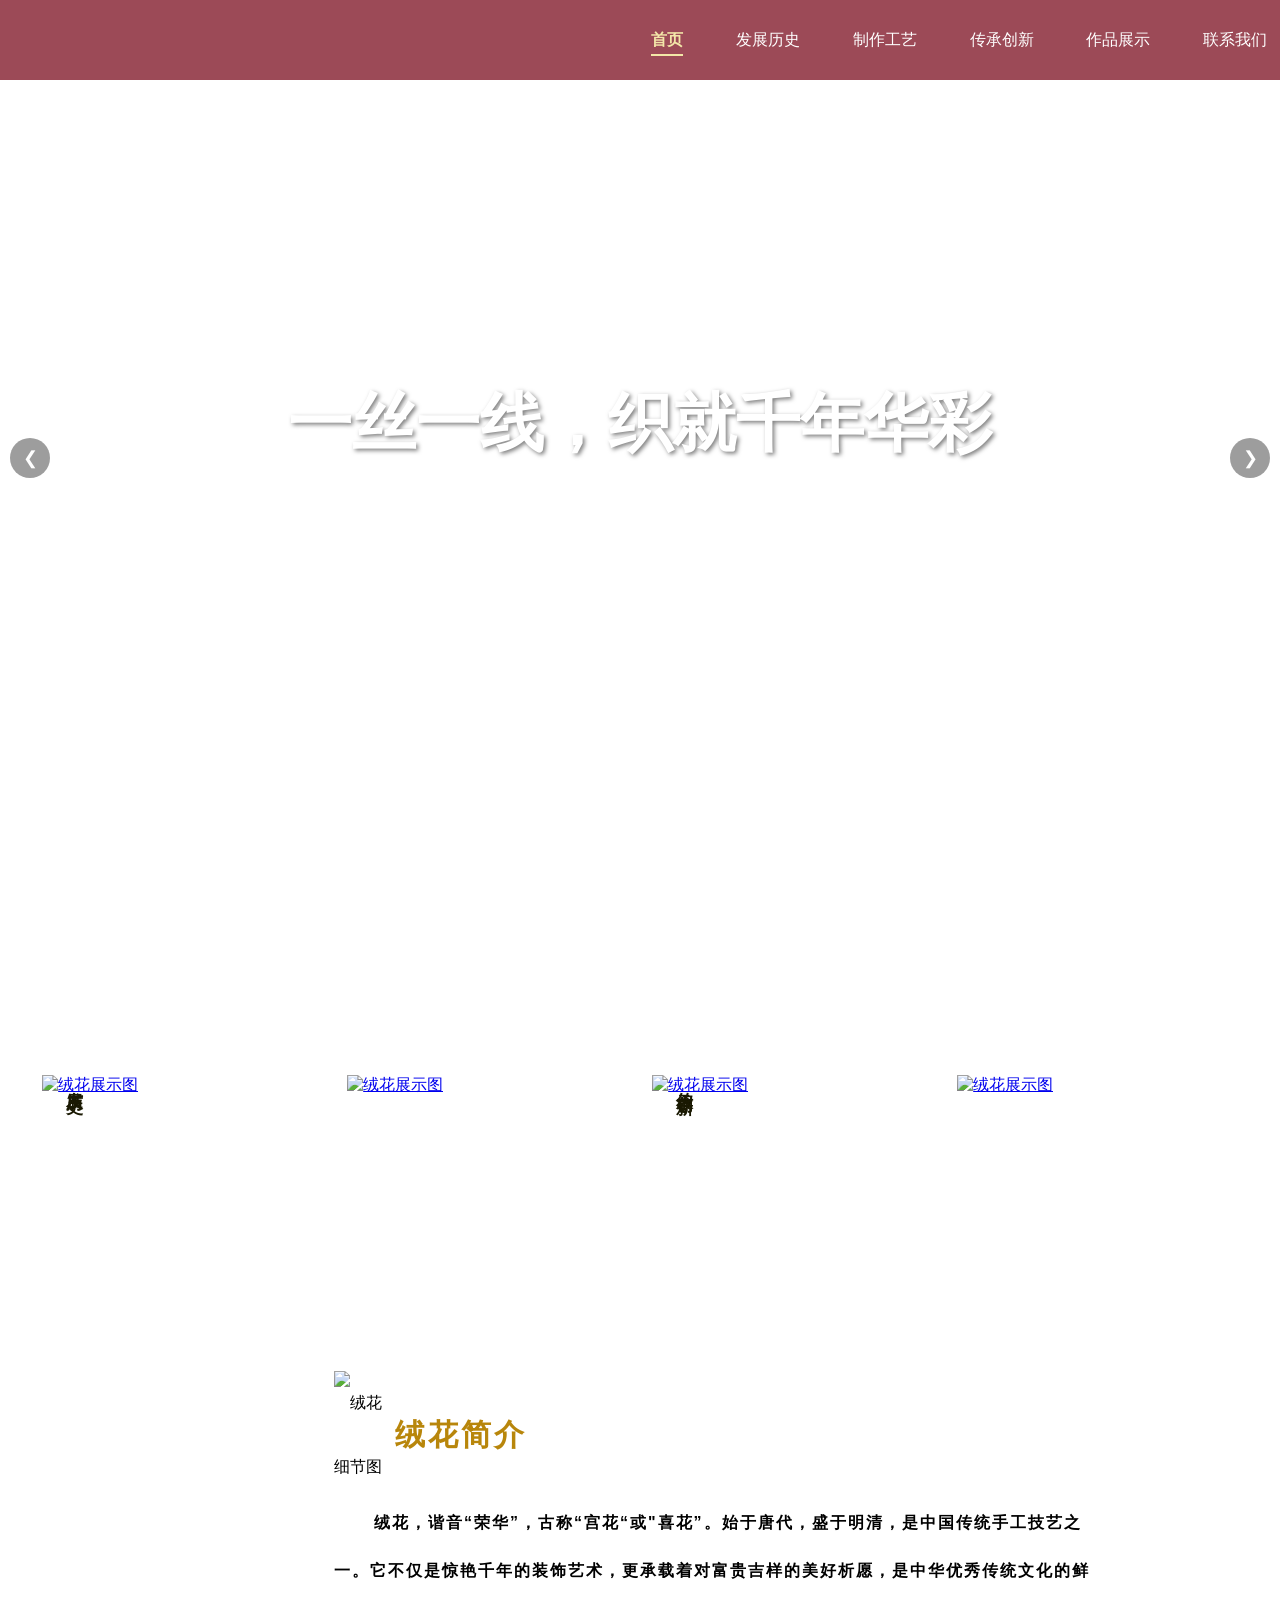
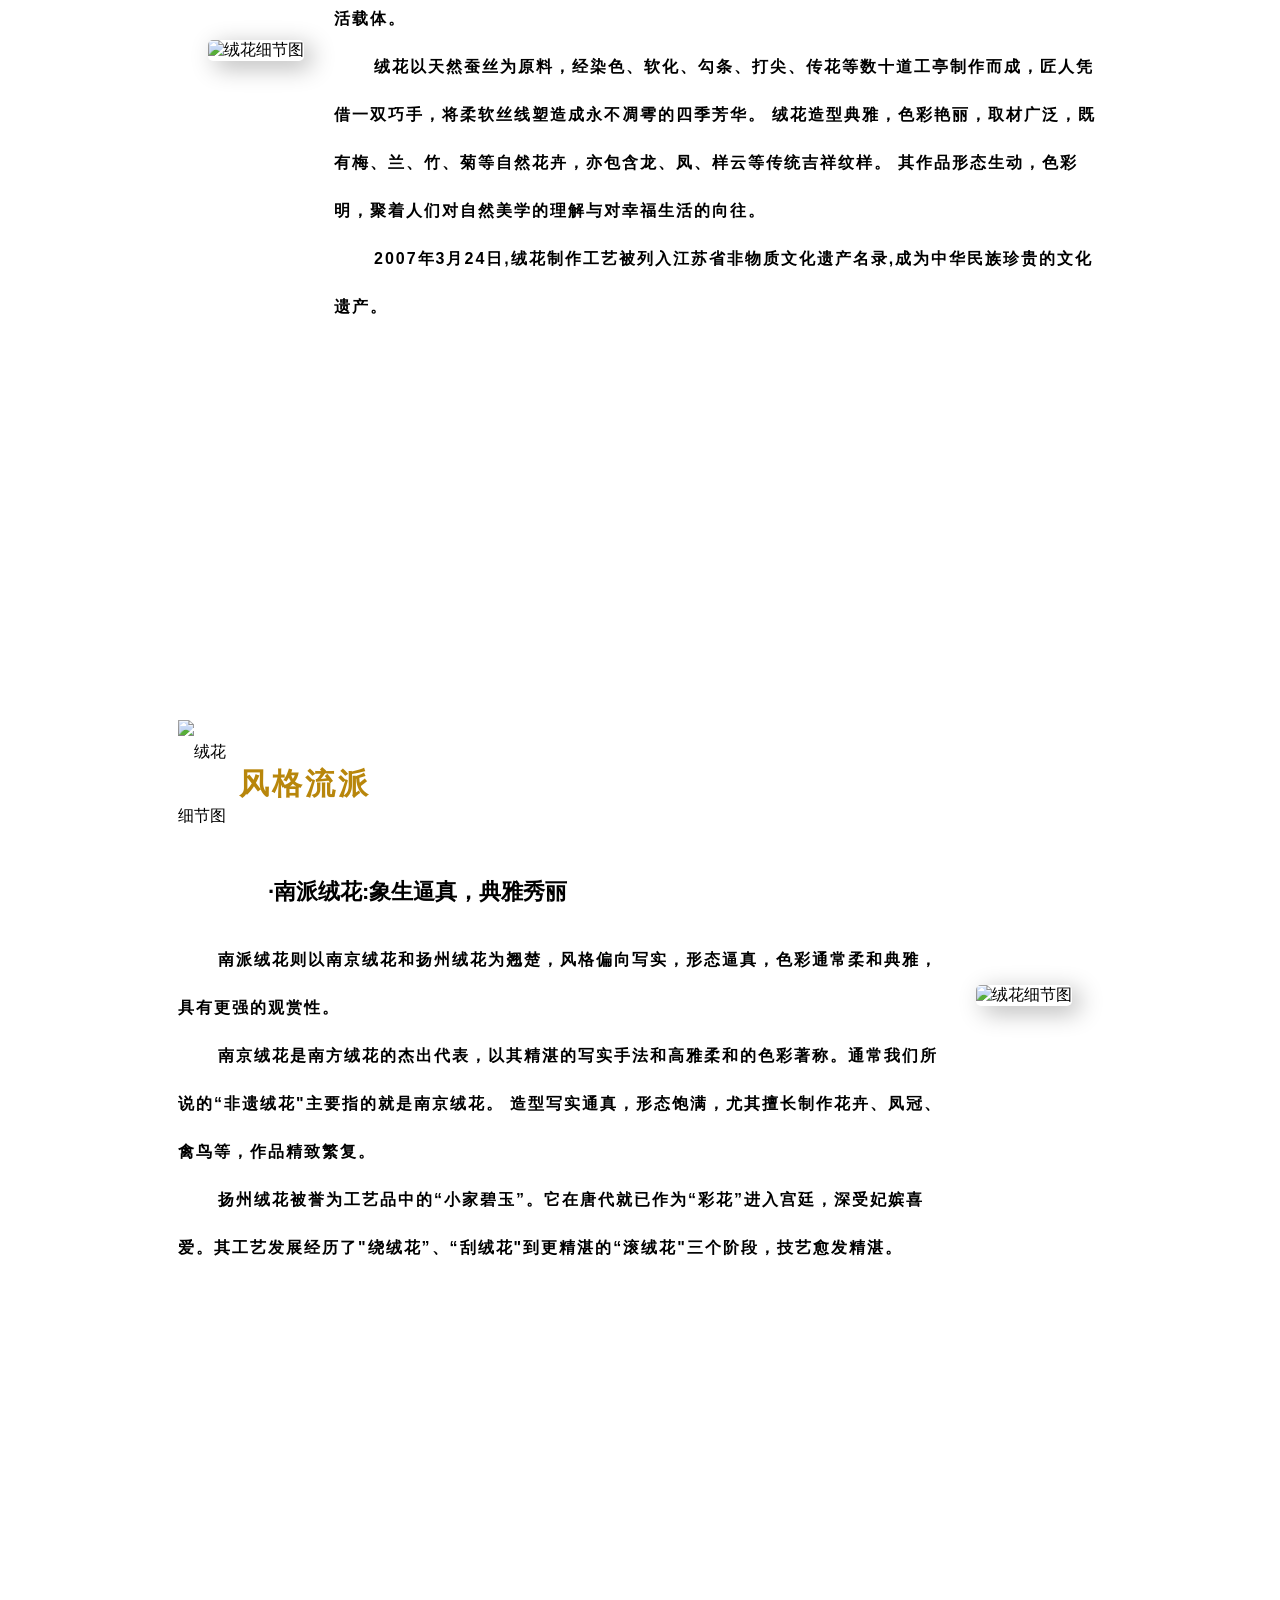
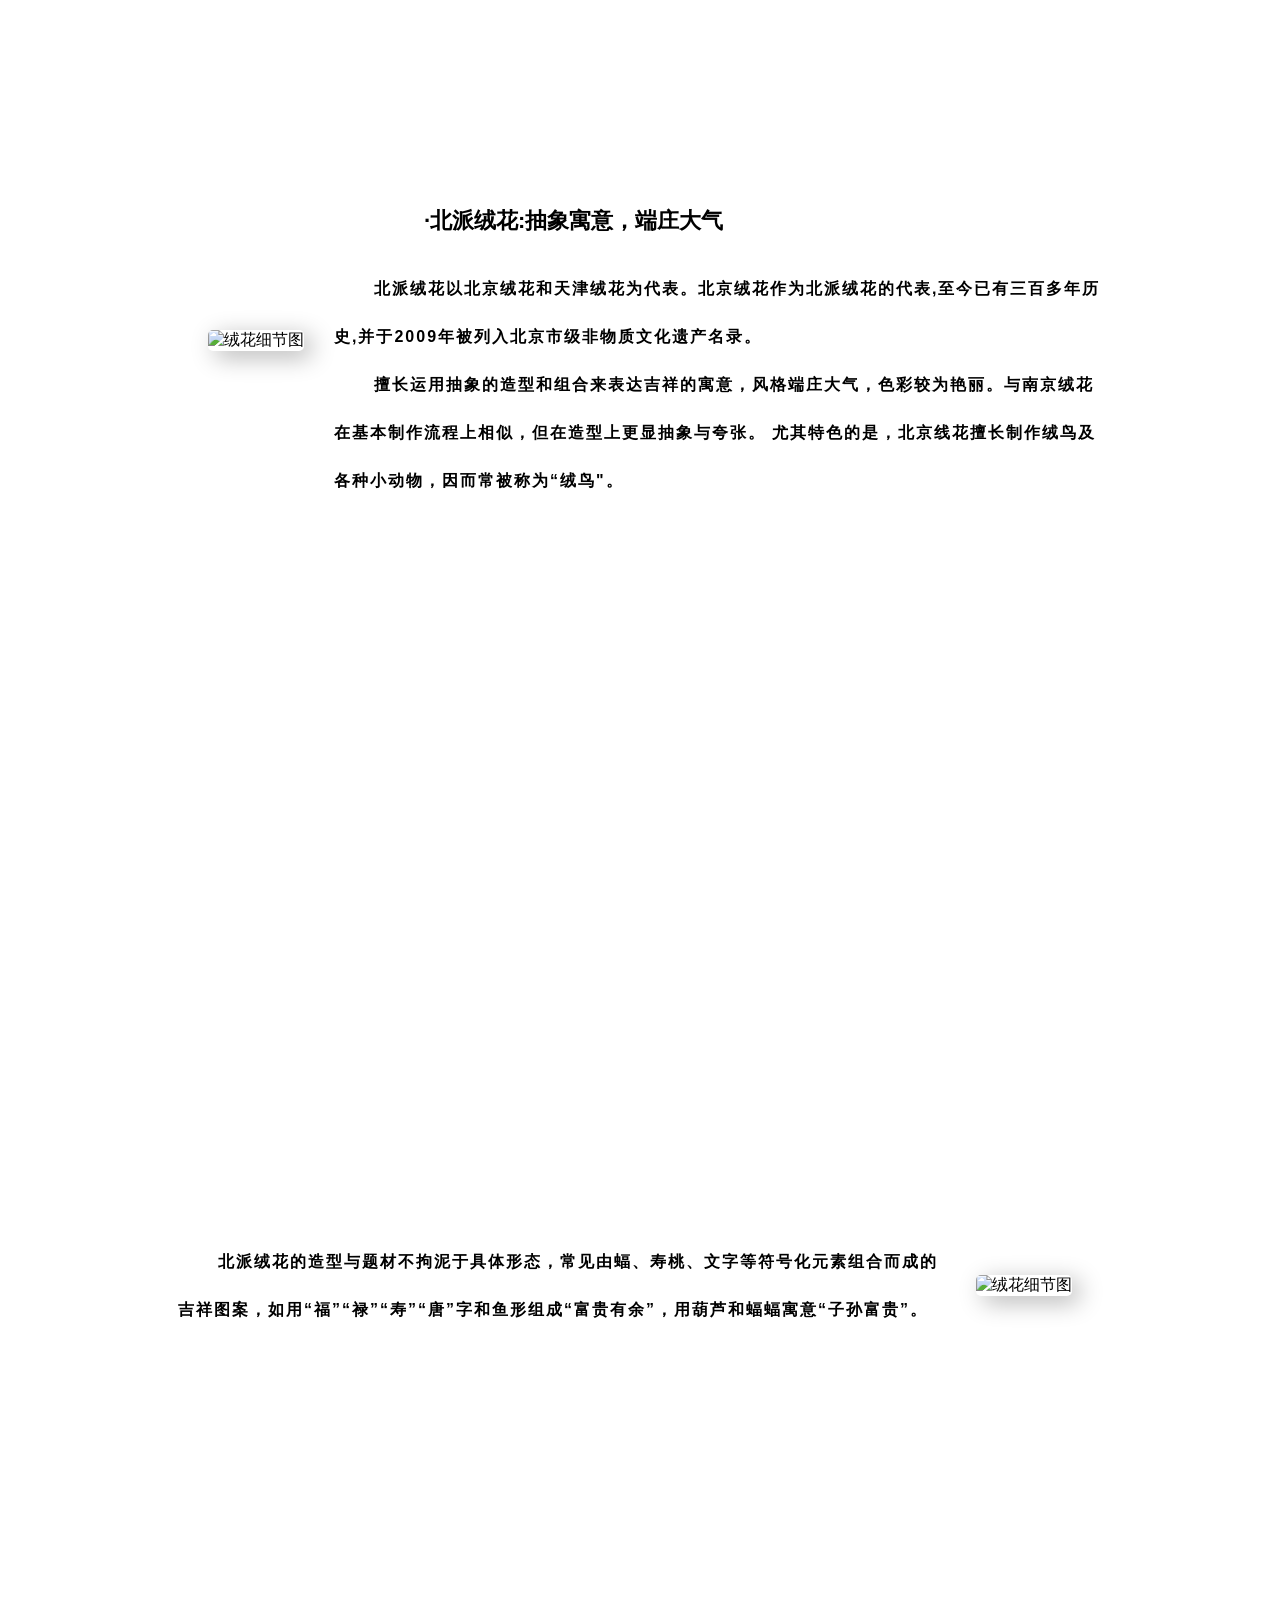
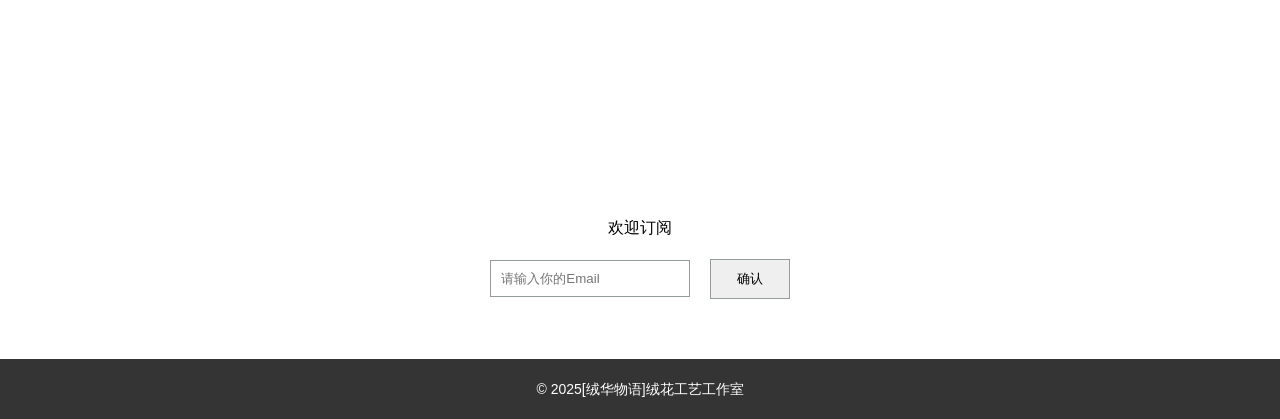
==== index.html @ 32f39d1b "绒华物语静态网站源码上传" ====
<!DOCTYPE html>
<html lang="zh-Hans">
<head>
    <meta charset="UTF-8">
    <meta name="viewport" content="width=device-width, initial-scale=1.0">
    <title>绒华物语——指尖绽放的非遗奇迹</title>
    <link rel="stylesheet" href="style.css">
</head>
<body>
     <header>
        <button class="menu">&#9776;</button>
        <h1>绒华物语</h1>
       
        <nav>
            <ul>
                <li class="active"><a href="index.html">首页</a></li>
                <li><a href="history.html">发展历史</a></li>
                <li><a href="Manufacturing process.html">制作工艺</a></li>
                <li><a href="Innovation.html">传承创新</a></li>
                <li><a href="Works display.html">作品展示</a></li>
                <li><a href="Contact.html">联系我们</a></li>
            </ul>
        </nav>
    </header>
    
    <main>
        <section class="news">
            <h1>一丝一线，织就千年华彩</h1>
            
            <p><a href="#">开始探索</a></p>
        </section>

<!-- 1 -->
<!-- 首页轮播图区域 -->
<section class="slider">
  <!-- 幻灯片容器：承载所有图片 -->
  <div class="slides">
    <div class="slide"><img src="images/3.jpg" class="clone"></div>
    <div class="slide"><img src="images/2.jpg" alt="轮播图1"></div>
    <div class="slide"><img src="images/4.png" alt="轮播图2"></div>
    <div class="slide"><img src="images/3.jpg" alt="轮播图3"></div>
     <div class="slide"><img src="images/2.jpg" class="clone"></div>
  </div>

  <!-- 左右切换按钮 -->
  <button class="prev">❮</button>
  <button class="next">❯</button>

  <!-- 分页指示器（小圆点） -->
  <div class="dots">
    <span class="dot active"></span>
    <span class="dot"></span>
    <span class="dot"></span>
  </div>

  <!-- 文字覆盖层（可选） -->
  <div class="content">
    <h1>一丝一线，织就千年华彩</h1>
    <p><a href="#explore">开始探索</a></p>
  </div>
</section>
<!-- 1 -->

<section id="explore">
<section class="home-page-content">
    
        <div>
            <a href="history.html" class="clickable-img">
            <img src="images/发展历史.png" alt="绒花展示图">
            </a>
            <div class="item">
            <h2>发展历史</h2>
        </div>
        </div>
        <div>
            <a href="Manufacturing process.html" class="clickable-img">
            <img src="images/制作工艺.jpg" alt="绒花展示图">
            </a>
             <div class="item">
            <h3>制作工艺</h3>
        </div>
        </div>
        <div>
            <a href="Innovation.html" class="clickable-img">
            <img src="images/传承创新.jpg" alt="绒花展示图">
            </a>
              <div class="item">
            <h2>传承创新</h2>
        </div>
        </div>
        <div>
            <a href="Works display.html" class="clickable-img">
            <img src="images/作品展示.png" alt="绒花展示图">
            </a>
            <div class="item">
            <h3>作品展示</h3>
        </div>       
        </div>
        </section>
    </section>
        
        <section class="slogan">
             <div class="image-container">
                <img src="images/简介1.jpg" alt="绒花细节图" class="hover-highlight">
            </div>
            
            <div class="info">
                <div class="titles">
                    <img src="images/花标.png" alt="绒花细节图" >
                    <h2>绒花简介</h2>
            </div>
            <!-- <p>一缕丝线，千年荣华</p> -->
             <p>绒花，谐音“荣华”，古称“宫花“或"喜花”。始于唐代，盛于明清，是中国传统手工技艺之一。它不仅是惊艳千年的装饰艺术，更承载着对富贵吉样的美好析愿，是中华优秀传统文化的鲜活载体。</p>
             <p>绒花以天然蚕丝为原料，经染色、软化、勾条、打尖、传花等数十道工亭制作而成，匠人凭借一双巧手，将柔软丝线塑造成永不凋雩的四季芳华。
            绒花造型典雅，色彩艳丽，取材广泛，既有梅、兰、竹、菊等自然花卉，亦包含龙、凤、样云等传统吉祥纹样。
            其作品形态生动，色彩明，聚着人们对自然美学的理解与对幸福生活的向往。</p>
             <p>2007年3月24日,绒花制作工艺被列入江苏省非物质文化遗产名录,成为中华民族珍贵的文化遗产。</p>
            </div>
        </section>

        <section class="slogan">
            <div class="info">
                <div class="titles">
                    <img src="images/花标.png" alt="绒花细节图" >
                    <h2>风格流派</h2>
            </div>
            <h3>·南派绒花:象生逼真，典雅秀丽</h3>
             <p>南派绒花则以南京绒花和扬州绒花为翘楚，风格偏向写实，形态逼真，色彩通常柔和典雅，具有更强的观赏性。</p>
             <p>南京绒花是南方绒花的杰出代表，以其精湛的写实手法和高雅柔和的色彩著称。通常我们所说的“非遗绒花"主要指的就是南京绒花。
                造型写实通真，形态饱满，尤其擅长制作花卉、凤冠、禽鸟等，作品精致繁复。</p>
             <p>扬州绒花被誉为工艺品中的“小家碧玉”。它在唐代就已作为“彩花”进入宫廷，深受妃嫔喜爱。其工艺发展经历了"绕绒花”、“刮绒花"到更精湛的“滚绒花"三个阶段，技艺愈发精湛。</p>
            </div>
            <div class="image-container">
                <img src="images/简介5.png" alt="绒花细节图" class="hover-highlight">
            </div>
        </section>

        

        <section class="slogan">
            <div class="image-container">
                <img src="images/简介8.png" alt="绒花细节图" class="hover-highlight">
            </div>

             <div class="info">
              
            <h3>·北派绒花:抽象寓意，端庄大气</h3>
             <p>北派绒花以北京绒花和天津绒花为代表。北京绒花作为北派绒花的代表,至今已有三百多年历史,并于2009年被列入北京市级非物质文化遗产名录。</p>
             <p>擅长运用抽象的造型和组合来表达吉祥的寓意，风格端庄大气，色彩较为艳丽。与南京绒花在基本制作流程上相似，但在造型上更显抽象与夸张。
                尤其特色的是，北京线花擅长制作绒鸟及各种小动物，因而常被称为“绒鸟"。</p>
            </div>
            
        </section>

        <section class="slogan">
            <div class="info">
             <p>北派绒花的造型与题材不拘泥于具体形态，常见由蝠、寿桃、文字等符号化元素组合而成的吉祥图案，如用“福”“禄”“寿”“唐”字和鱼形组成“富贵有余”，用葫芦和蝠蝠寓意“子孙富贵”。</p>
            </div>
            <div class="image-container">
                <img src="images/简介7.png" alt="绒花细节图" class="hover-highlight">
            </div>
        </section>


        

    <script src="script.js"></script>

        

        <section class="newsletter">
            <p>欢迎订阅</p>
            <form>
                <input type="email" placeholder="请输入你的Email" required>
                <button type="submit">确认</button>
            </form>
        </section>
    </main>

    <footer>
        <p>© 2025[绒华物语]绒花工艺工作室</p>
    </footer>
</body>
</html>
---- style.css ----
* {
    padding: 0;
    margin: 0;
    box-sizing: border-box;
}

body {
    font-family: "宋体", sans-serif;
}

header {
    background-color: #9C4A57;
    height: 80px;
    width: 100%;
    position: fixed;
    z-index: 1000;
    display: flex;
    align-items: center;
    justify-content: space-between;
}

header h1 {
    color: white;
    background-image: url(images/logo1.png);
    background-size: contain;
    background-repeat: no-repeat;
    background-position: center;
    width: 150px;
    height: 150px;
    text-indent: -9999px;
    display: flex;
    align-items: center;
    padding-left: 20px;
}

header ul {
    display: flex;
    list-style: none;
    margin: 0;
    padding: 0;
    font-size: 10px;
}

header li {
    display: inline;
    margin-right: 1vw;
}

header a {
    color: white;
    text-decoration: none;
}

header .menu-btn {
    background: transparent;
    border: none;
    font-size: 1.5rem;
    color: #fff;
    cursor: pointer;
    transition: transform 0.3s ease;
}

header .menu-btn:hover {
    transform: scale(1.1);
}

header .logo h1 {
    background: url("images/logo2.png") no-repeat center/contain;
    width: 60px;
    height: 60px;
    text-indent: -9999px;
    margin: 0 auto;
}

header nav ul {
    display: flex;
    list-style: none;
    gap: 2.5rem;
}

header nav ul li a {
    text-decoration: none;
    color: #fff;
    font-size: 1rem;
    font-weight: 500;
    padding: 0.5rem 0;
    position: relative;
    transition: color 0.3s ease;
}

header nav ul li a:hover {
    color: #f4e8a9fd;
}

header nav ul li a::after {
    content: "";
    position: absolute;
    bottom: 0;
    left: 0;
    width: 0;
    height: 2px;
    background-color: #f4e8a9fd;
    transition: width 0.3s ease;
}

header nav ul li a:hover::after {
    width: 100%;
}

header nav ul li.active a {
    color: #f4e8a9fd;
    font-weight: 700;
}

header nav ul li.active a::after {
    width: 100%;
    background-color: #f4e8a9fd;
}

.menu {
    display: none;
}

.slogan {
    display: flex;
    flex-direction: row;
    justify-content: center;
    align-items: center;
    height: 105vh;
    width: 100%;
    background-image: url("images/背景1.png");
    background-position: center;
    background-repeat: no-repeat;
    background-size: cover;
}

.info {
    line-height: 4;
    width: 60%;
    display: flex;
    flex-direction: column;
    text-align: left;
}

.info h2 {
    font-size: 30px;
    letter-spacing: 3px;
    color: #B8860B;
    font-family: "华文中宋", sans-serif;
}

.info h3 {
    margin-left: 10vh;
    font-size: 22px;
    color: #000000;
}

.info p {
    letter-spacing: 2px;
    line-height: 3;
    max-width: 850px;
    padding: 0;
    text-align: left;
    font-weight: bold;
    text-indent: 40px;
}

.titles {
    height: auto;
    display: flex;
    flex-direction: row;
    align-items: center;
    justify-content: baseline;
}

.titles img {
    width: 8%;
    height: auto;
}

.image-container img {
    max-width: 500px;
    width: 300px;
    height: auto;
    justify-content: center;
    align-items: center;
    border-radius: 5px;
    box-shadow: 7px 6px 25px rgba(0, 0, 0, 0.3);
    border: 0px solid rgba(255, 255, 255, 0.3);
    margin: 0px 30px 0;
}

.home-page-content {
    display: flex;
    justify-content: space-between;
    align-items: flex-start;
    padding: 200px 30px 70px;
}

.home-page-content > div {
    display: block;
    position: relative;
    width: 23%;
    margin: 1%;
    transition: transform 0.3s ease; /* 容器整体缩放过渡 */
}

.home-page-content > div:hover {
    transform: scale(1.05); /* 悬停时整体放大5% */
    z-index: 10; /* 避免被其他元素遮挡 */
}

.home-page-content img {
    width: 100%;
    height: 400px;
    border-radius: 0;
    position: relative;
    z-index: 1;
}

.item {
    position: absolute;
    bottom: 10px;
    left: 10px;
    z-index: 2;
    margin-top: 0;
    transition: transform 0.3s ease; /* 文字同步过渡 */
    transform-origin: bottom left; /* 文字缩放原点 */
}

.item h2 {
    writing-mode: vertical-rl;
    text-orientation: upright;
    font-size: 17px;
    line-height: 1.5;
    letter-spacing: 2px;
    margin: 0;
    color: rgb(26, 25, 2);
    padding: 0px 10px;
    font-family: "华文中宋", sans-serif;
}

.item h3 {
    writing-mode: vertical-rl;
    text-orientation: upright;
    font-size: 17px;
    line-height: 1.5;
    letter-spacing: 2px;
    margin: 0;
    color: white;
    padding: 0px 10px;
    font-family: "华文中宋", sans-serif;
}

.slider {
    width: 100%;
    height: 90vh;
    position: relative;
    overflow: hidden;
}

.slides {
    display: flex;
    width: 100%;
    height: 100%;
    transition: transform 2s ease;
}

.slide {
    width: 100%;
    flex-shrink: 0;
}

.slide img {
    width: 100%;
    height: 100%;
    object-fit: cover;
}

.prev, .next {
    position: absolute;
    top: 50%;
    transform: translateY(-50%);
    background: rgba(61, 61, 61, 0.5);
    color: white;
    border: none;
    padding: 16px;
    display: flex;
    align-items: center;
    justify-content: center;
    font-size: 18px;
    cursor: pointer;
    width: 40px;
    height: 40px;
    border-radius: 50%;
    z-index: 11;
}

.prev {
    left: 10px;
}

.next {
    right: 10px;
}

.dots {
    position: absolute;
    bottom: 20px;
    left: 50%;
    transform: translateX(-50%);
    display: flex;
    gap: 10px;
    z-index: 10;
}

.dot {
    width: 12px;
    height: 12px;
    background: rgba(255, 255, 255, 0.5);
    border-radius: 50%;
    cursor: pointer;
    transition: background 0.3s;
}

.dot.active {
    background: white;
}

.content {
    position: absolute;
    top: 0;
    left: 0;
    width: 100%;
    height: 100%;
    display: flex;
    flex-direction: column;
    justify-content: center;
    align-items: center;
    color: white;
    text-align: center;
    z-index: 10;
    padding: 0 20px;
}

.content h1 {
    font-size: 4rem;
    margin-bottom: 3rem;
    text-shadow: 2px 2px 4px rgba(0, 0, 0, 0.5);
}

.content a {
    color: white;
    border: 1px solid white;
    padding: 10px 20px;
    border-radius: 5px;
    text-decoration: none;
    transition: border-color 0.3s ease;
}

.content a:active {
    background-color: rgba(240, 240, 240, 0.3);
}

footer {
    background-color: rgb(53, 52, 52);
    color: white;
    height: 60px;
    display: flex;
    justify-content: center;
    align-items: center;
    font-size: 14px;
    line-height: 1.8em;
}

.newsletter {
    background-color: white;
    padding: 60px 0;
    display: flex;
    flex-direction: column;
    align-items: center;
}

.newsletter p {
    margin-bottom: 20px;
}

.newsletter input, .newsletter button {
    border: 1px solid #949d9a;
    padding: 10px;
}

.newsletter input {
    width: 200px;
    margin-right: 15px;
}

.newsletter button {
    width: 80px;
    cursor: pointer;
}

.container {
    max-width: 1200px;
    margin: 0 auto;
    padding: 20px;
}

@media screen and (max-width: 768px) {
    header ul {
        display: none;
    }

    header h1 {
        left: 50%;
        transform: translateX(-50%);
    }

    .menu {
        display: block;
        background-color: transparent;
        color: white;
        font-size: 35px;
        position: absolute;
        top: 15px;
        left: 20px;
        border: none;
        cursor: pointer;
    }

    .slogan {
        font-size: 15px;
    }

    .slogan h1 {
        font-size: 2rem;
    }

    .slogan p {
        font-size: 1rem;
    }

    .home-page-content {
        flex-direction: column;
        align-items: center;
    }

    .home-page-content > div {
        width: 80%;
        margin-bottom: 30px;
    }
}
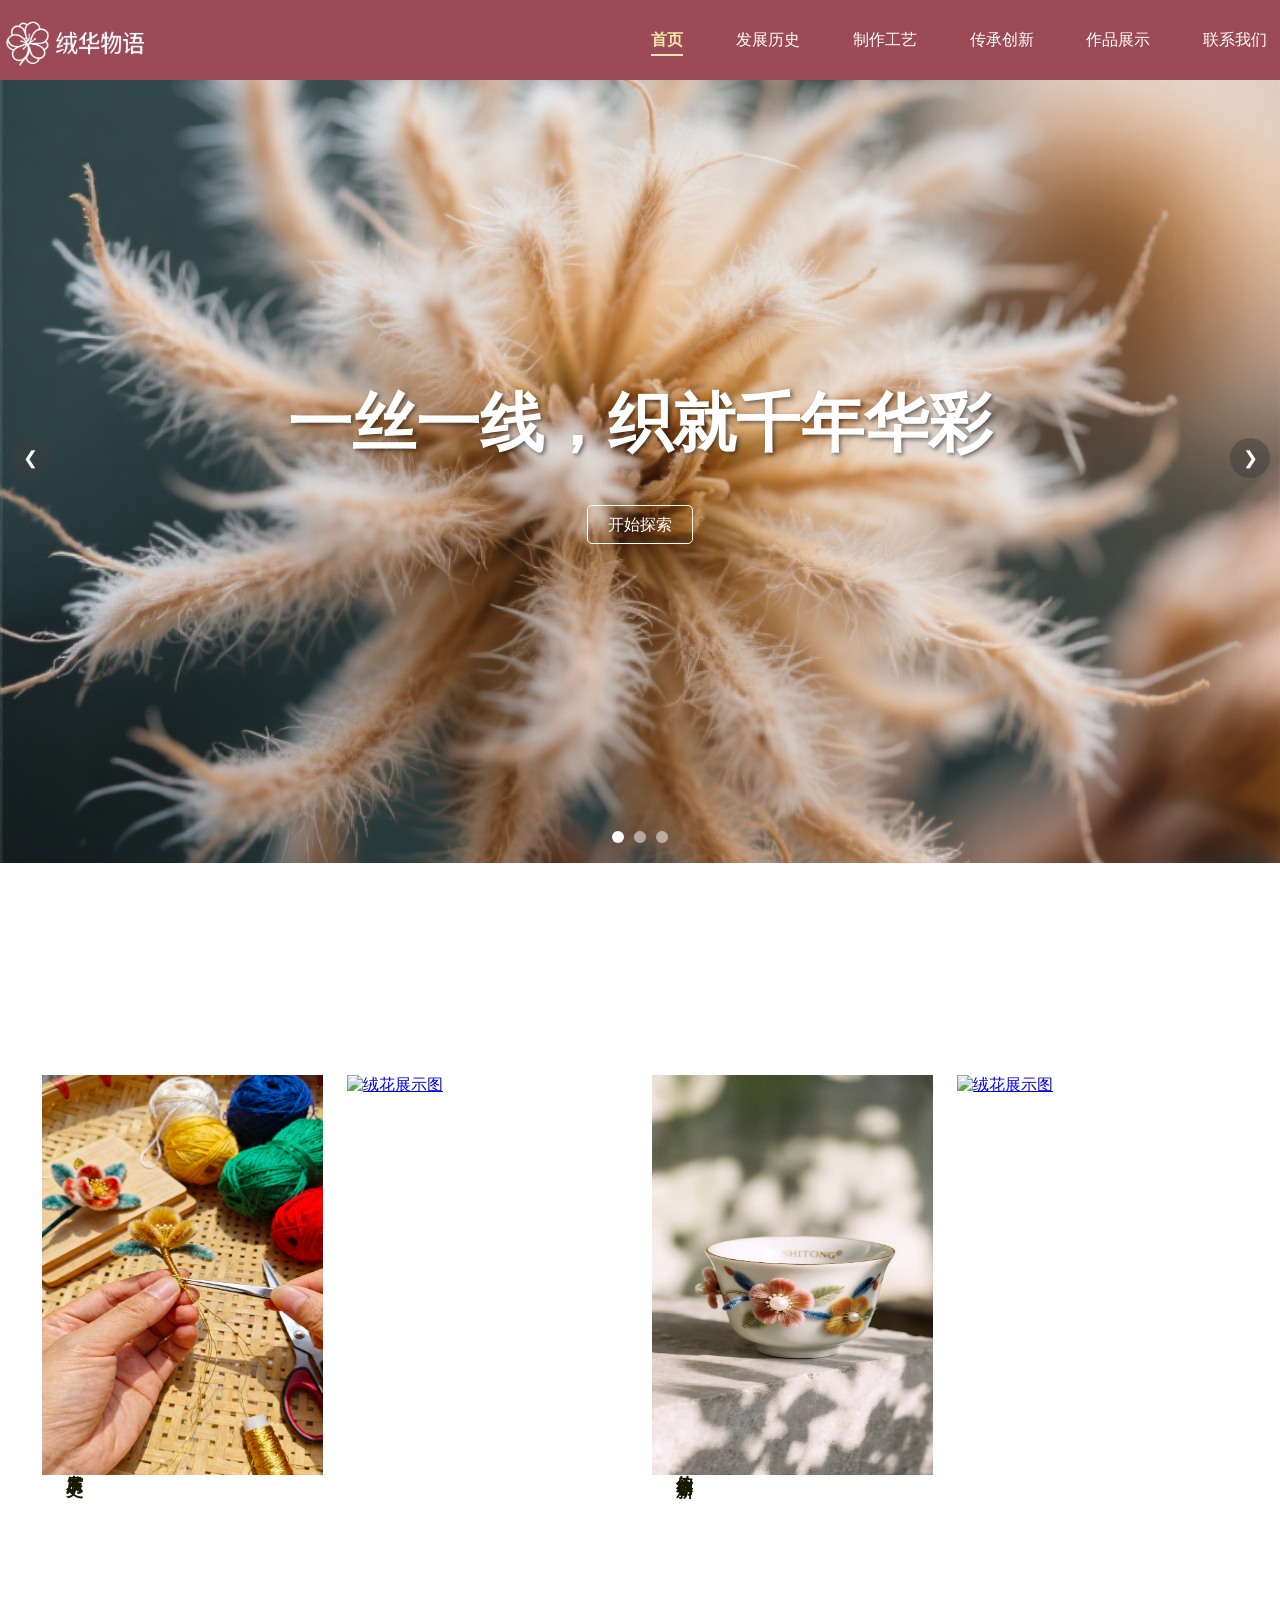
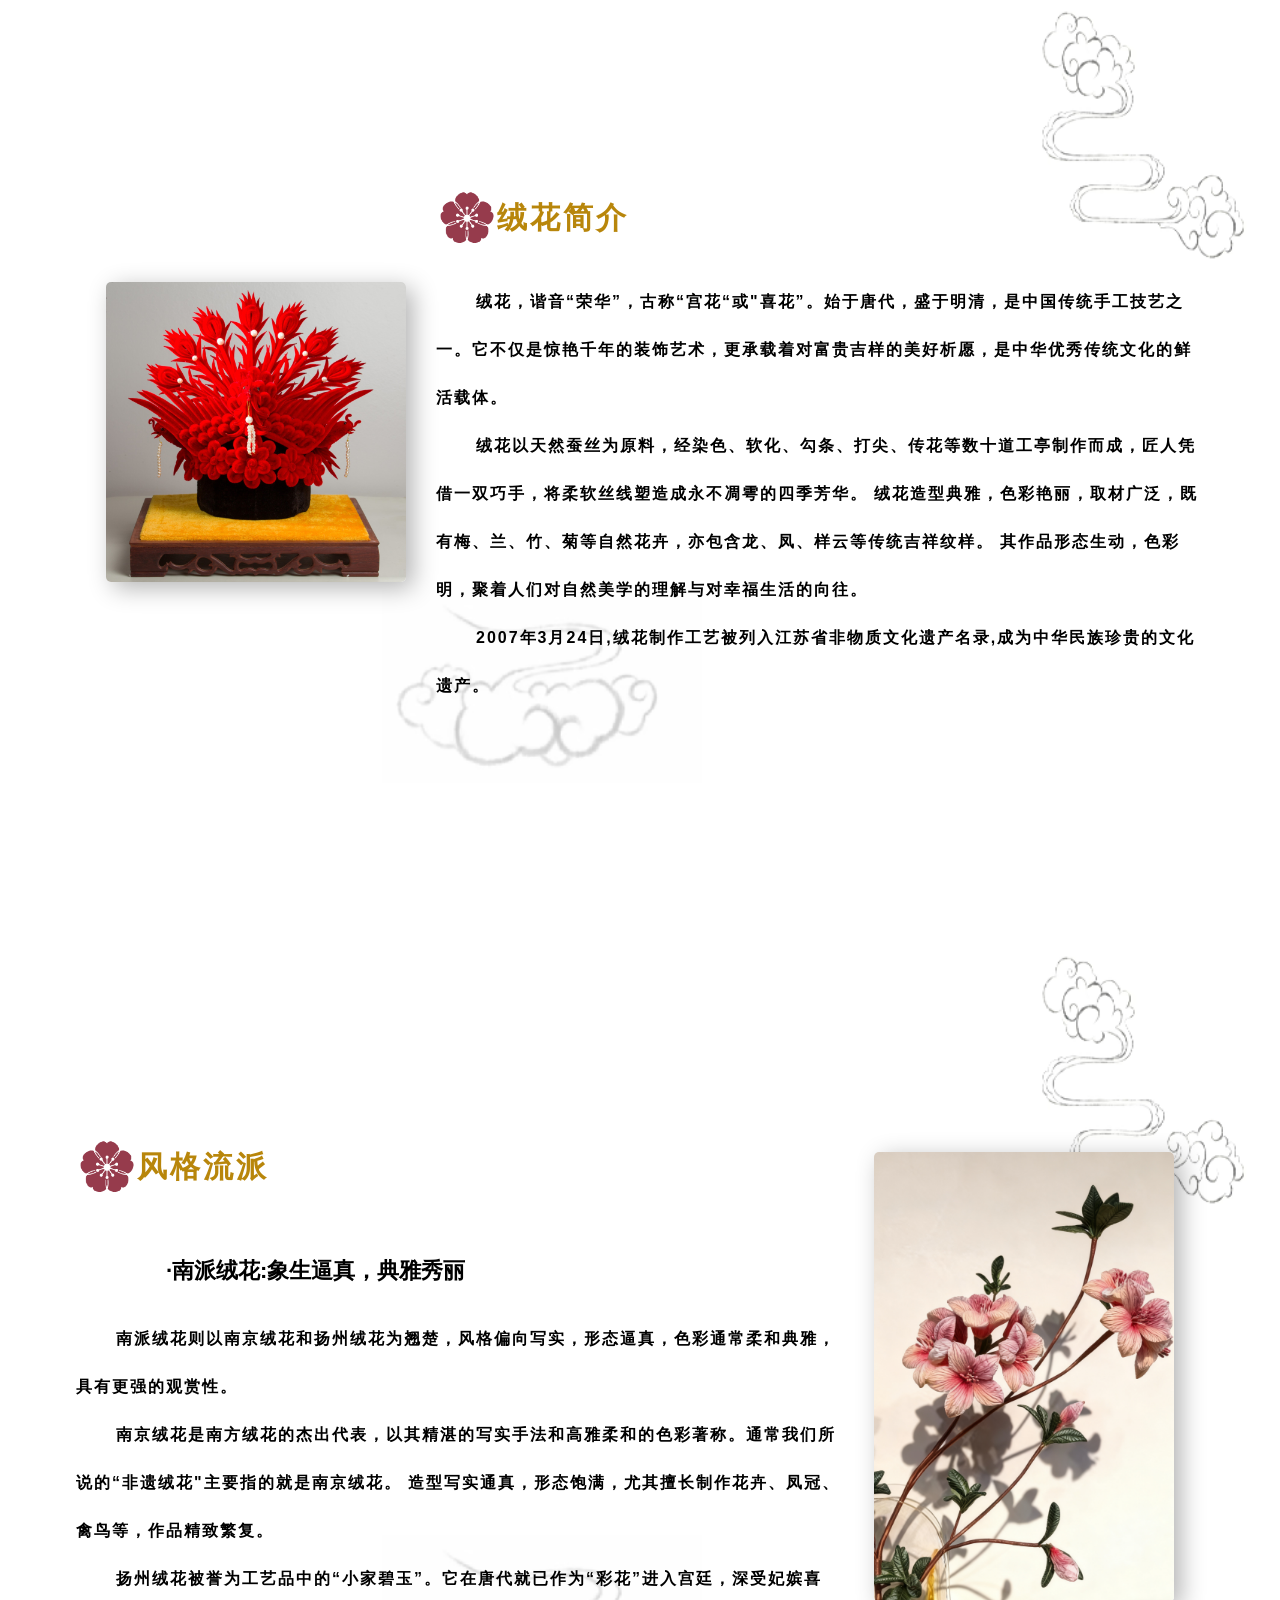
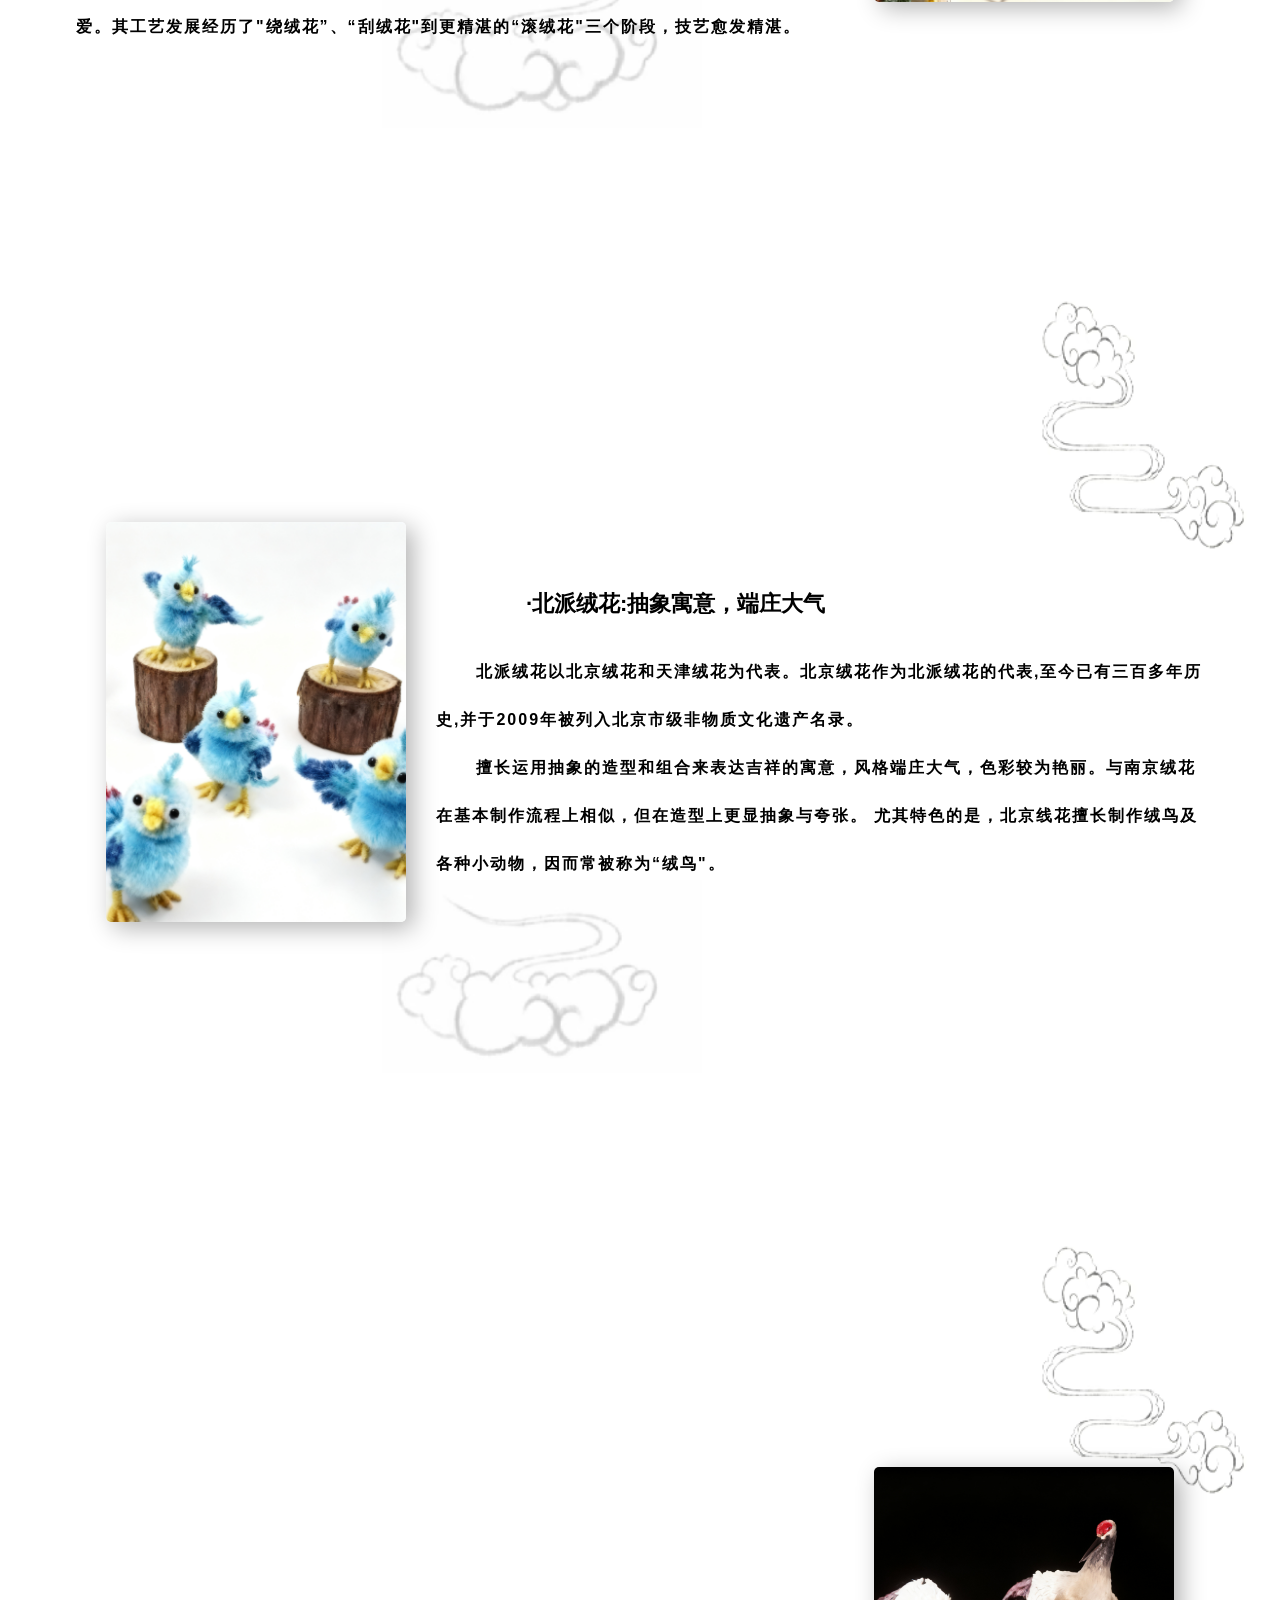
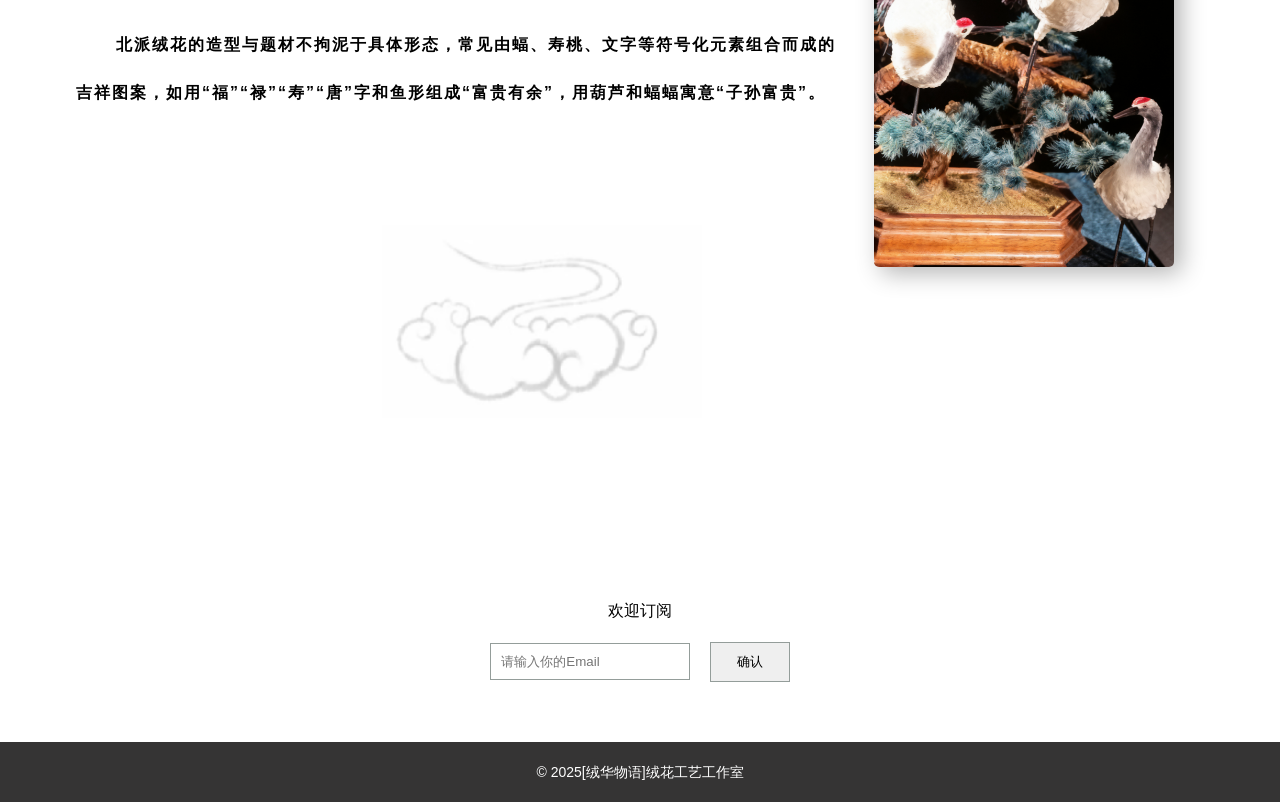
==== commit ad67fec2: "Update index.html 添加了一个空格，以生成网页链接" ====
--- a/index.html
+++ b/index.html
@@ -181,4 +181,4 @@
         <p>© 2025[绒华物语]绒花工艺工作室</p>
     </footer>
 </body>
-</html>+</html>
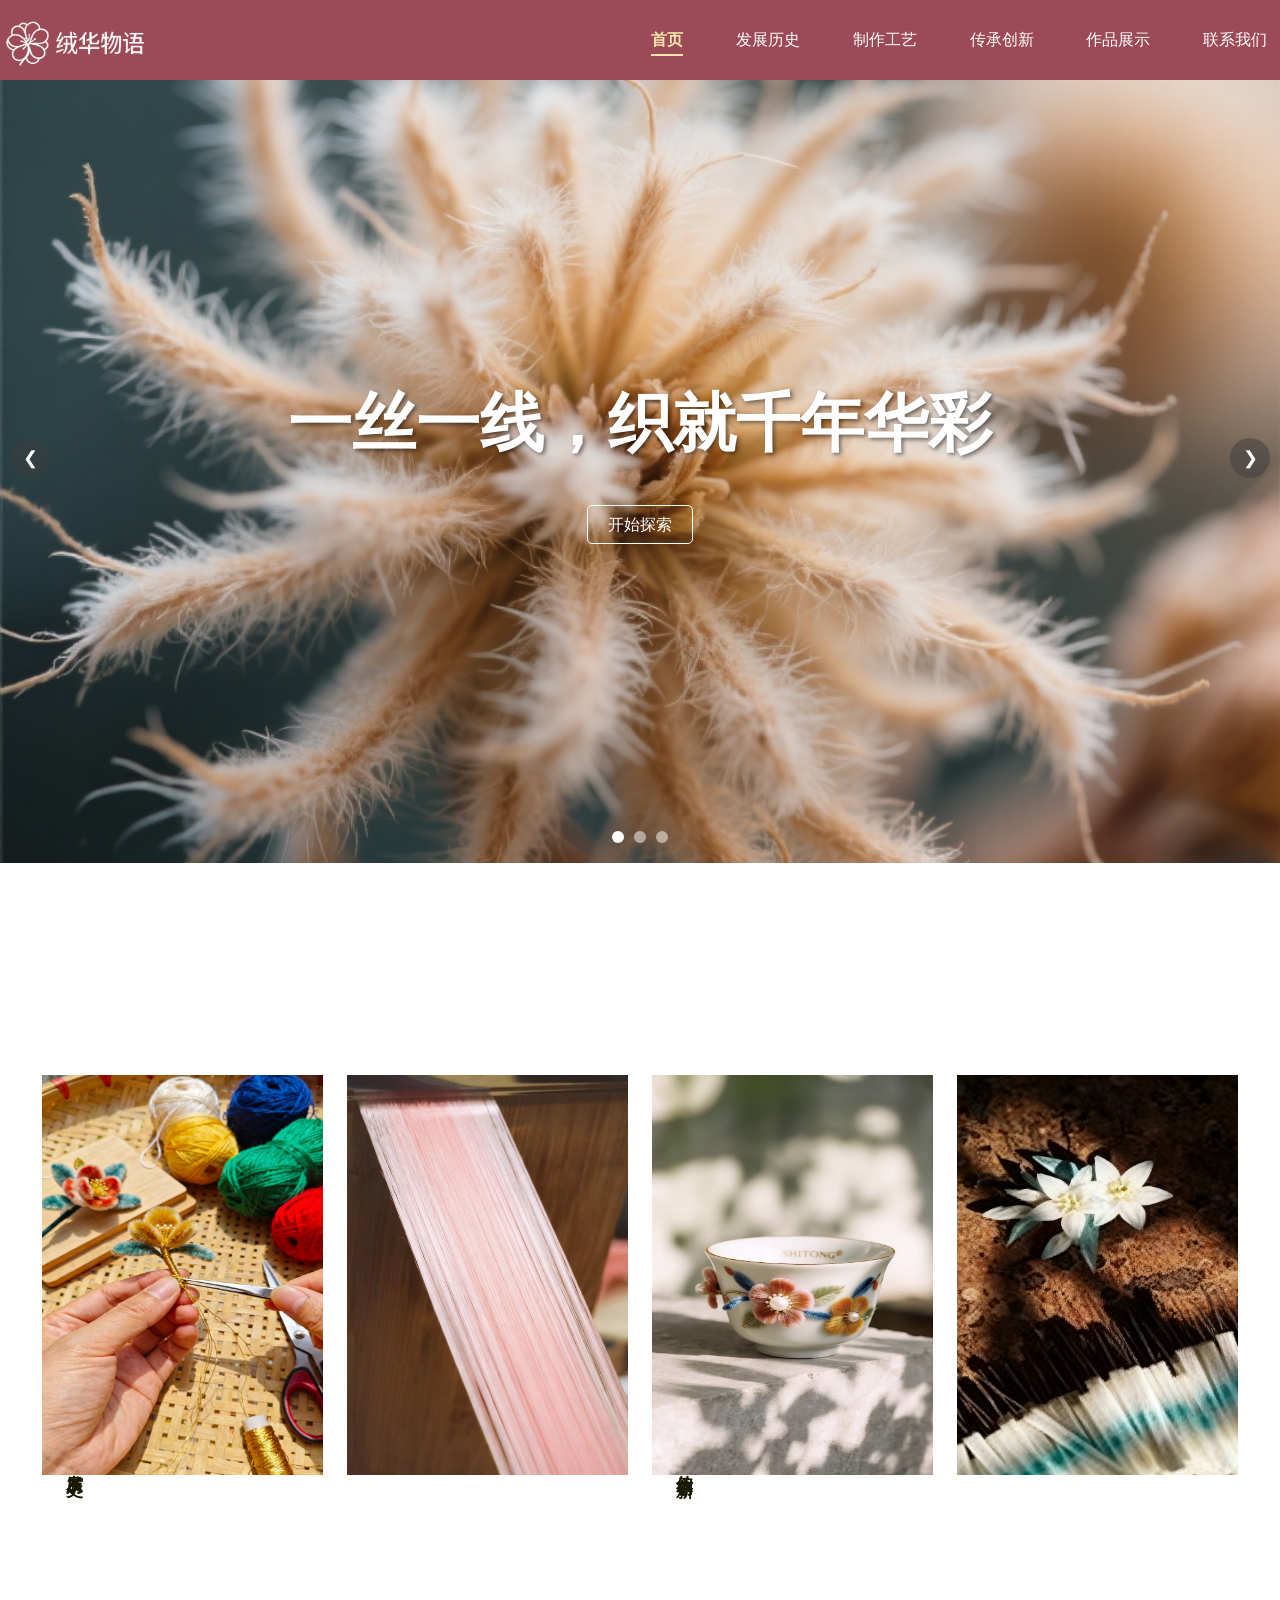
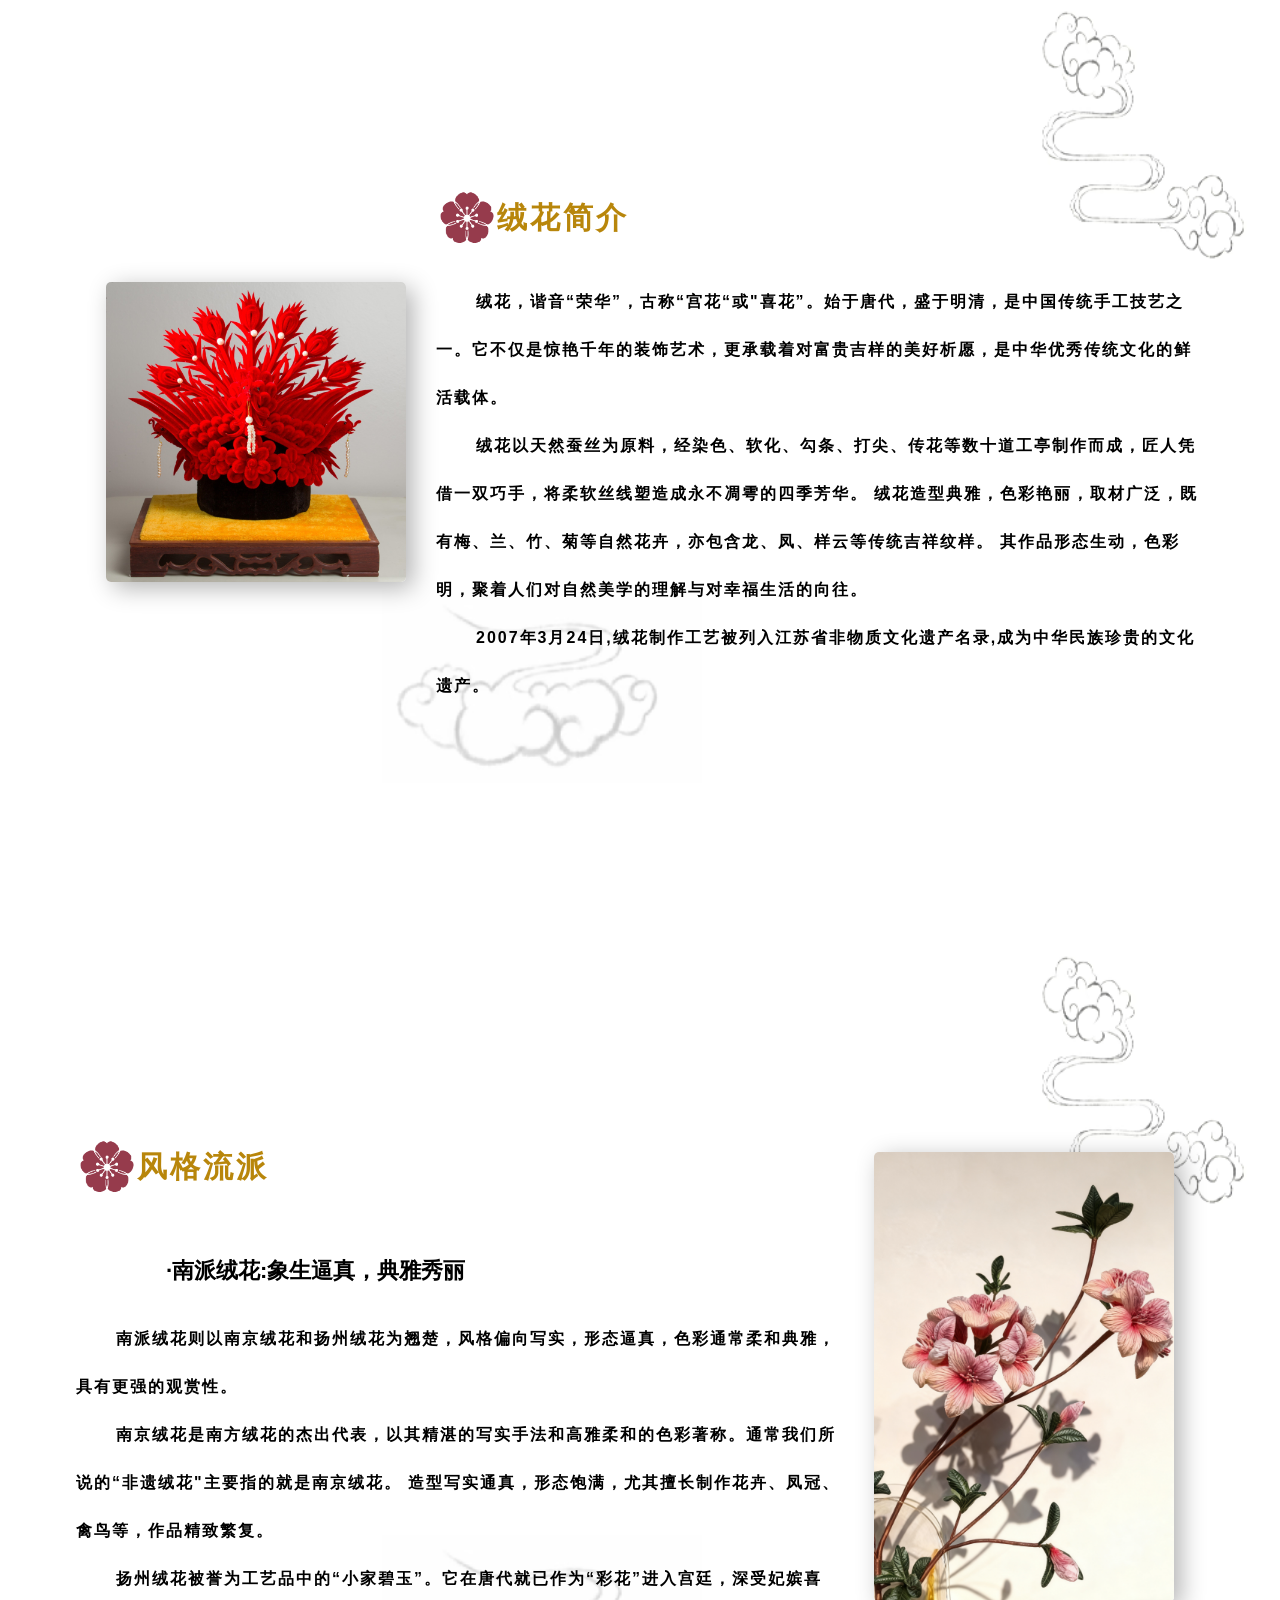
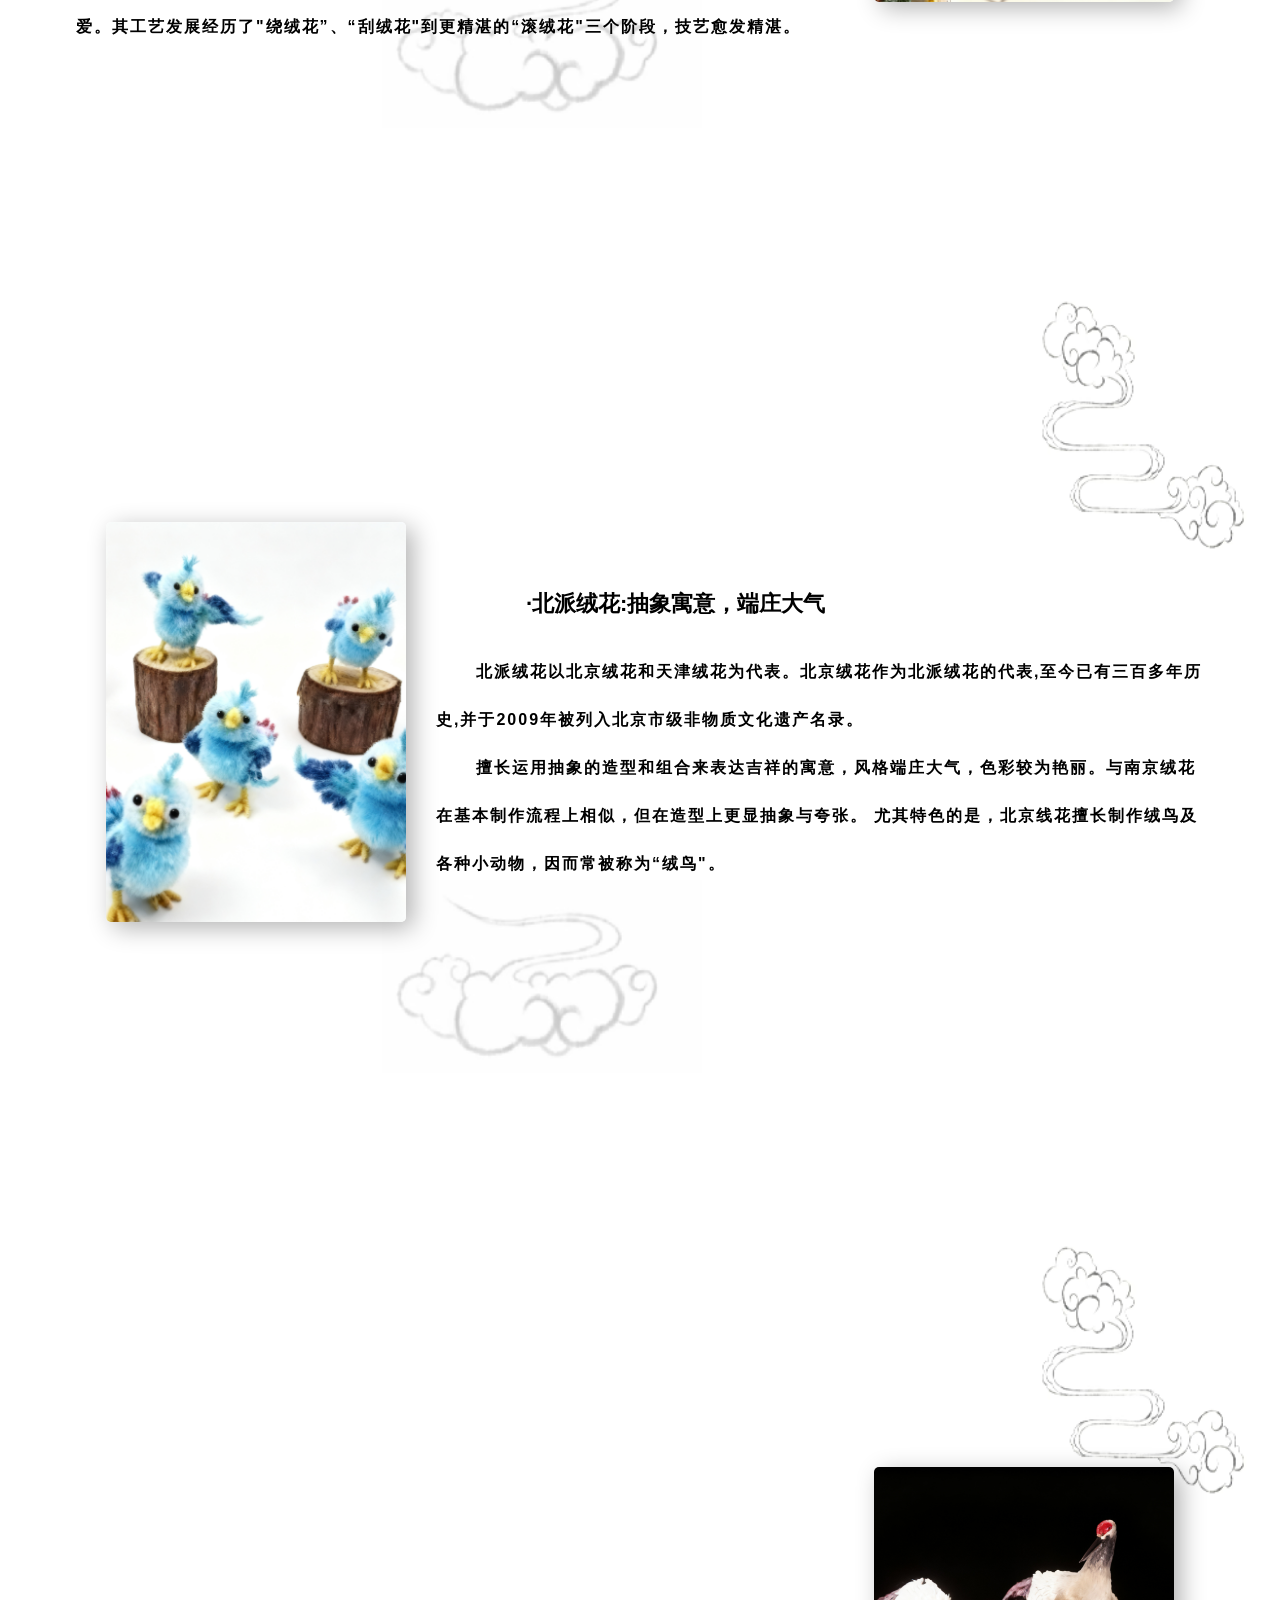
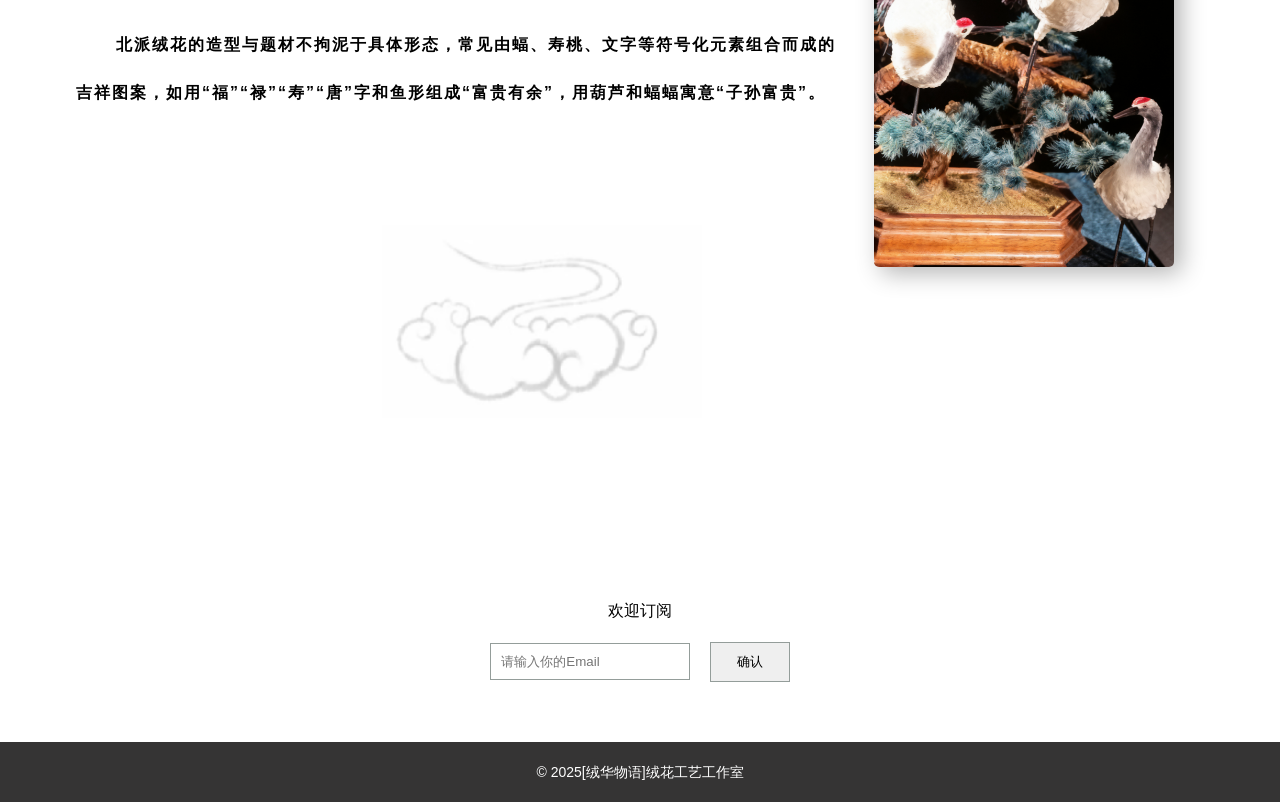
==== commit 71990eb7: "????????????" ====
--- a/index.html
+++ b/index.html
@@ -14,7 +14,7 @@
         <nav>
             <ul>
                 <li class="active"><a href="index.html">首页</a></li>
-                <li><a href="history.html">发展历史</a></li>
+                <li><a href="History.html">发展历史</a></li>
                 <li><a href="Manufacturing process.html">制作工艺</a></li>
                 <li><a href="Innovation.html">传承创新</a></li>
                 <li><a href="Works display.html">作品展示</a></li>
@@ -65,7 +65,7 @@
 <section class="home-page-content">
     
         <div>
-            <a href="history.html" class="clickable-img">
+            <a href="History.html" class="clickable-img">
             <img src="images/发展历史.png" alt="绒花展示图">
             </a>
             <div class="item">
@@ -181,4 +181,4 @@
         <p>© 2025[绒华物语]绒花工艺工作室</p>
     </footer>
 </body>
-</html>
+</html>
